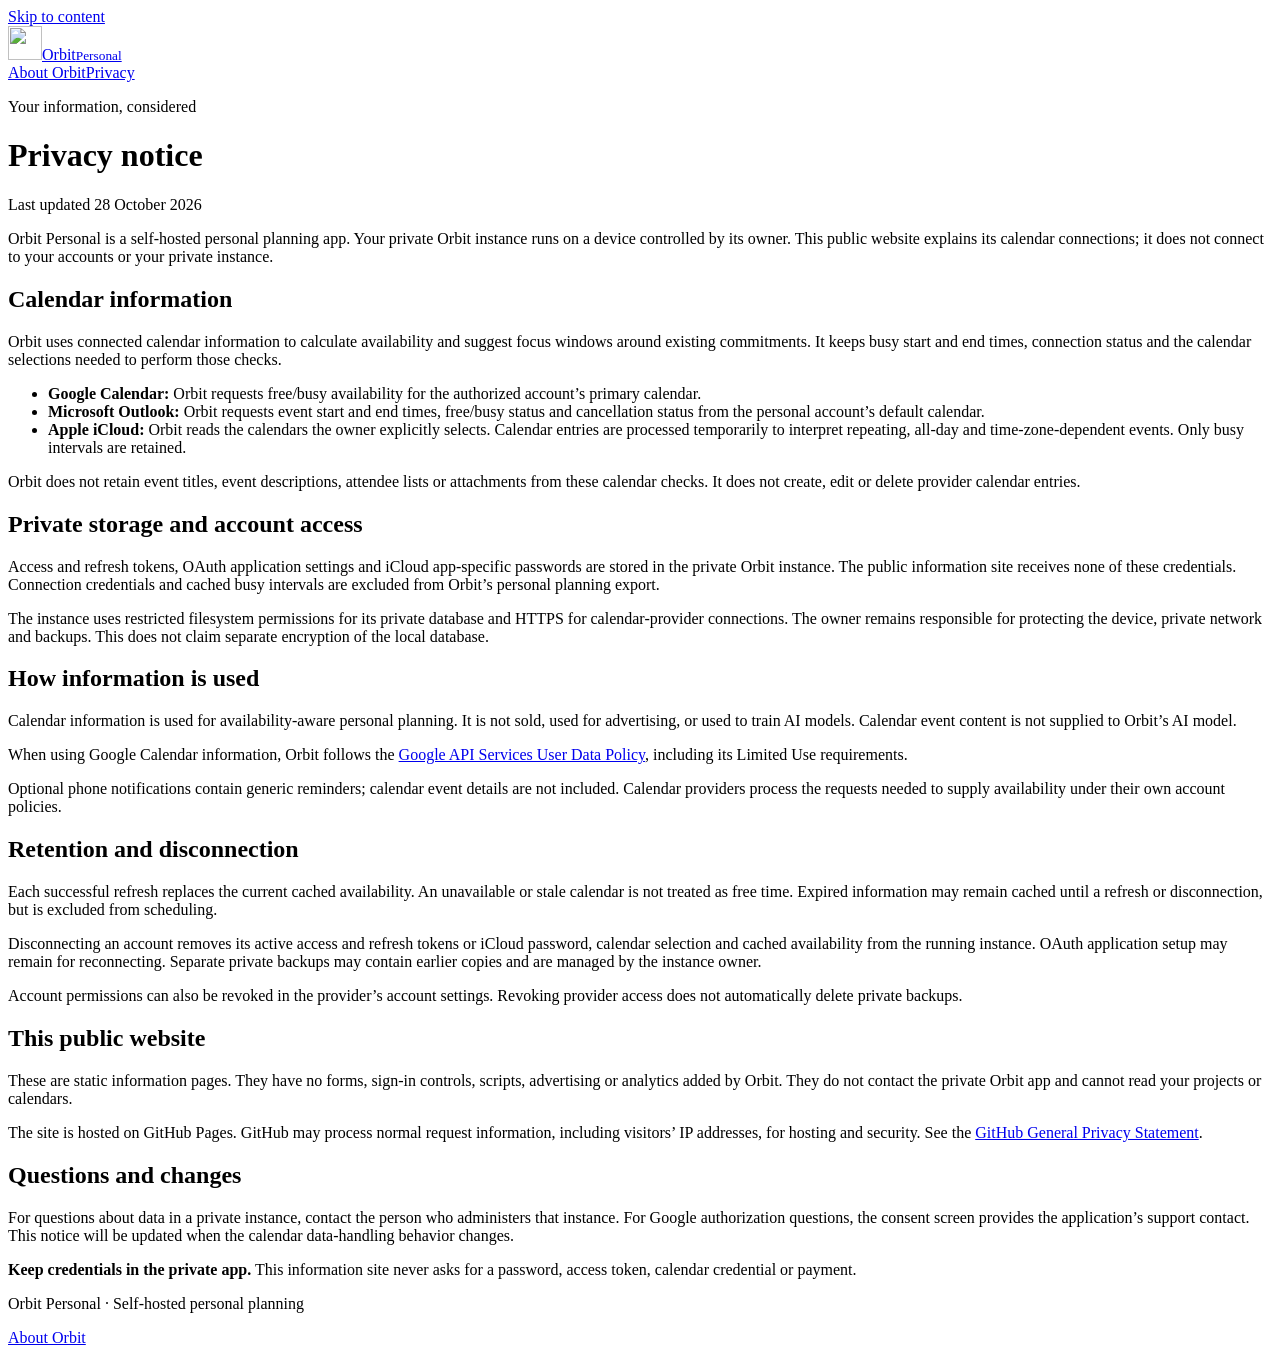
==== privacy.html @ 071f60f8 "Add static Orbit information asset: privacy.html" ====
<!doctype html>
<html lang="en">
  <head>
    <meta charset="utf-8" />
    <meta name="viewport" content="width=device-width,initial-scale=1" />
    <meta
      name="description"
      content="How Orbit Personal handles connected calendar information, private credentials and this public information website."
    />
    <meta name="referrer" content="no-referrer" />
    <meta
      http-equiv="Content-Security-Policy"
      content="default-src 'none'; style-src 'self'; img-src 'self'; script-src 'none'; connect-src 'none'; form-action 'none'; base-uri 'none'; object-src 'none'"
    />
    <title>Privacy notice · Orbit Personal</title>
    <link rel="icon" href="./orbit.svg" type="image/svg+xml" />
    <link rel="stylesheet" href="./styles.css" />
  </head>
  <body>
    <a class="skip" href="#main">Skip to content</a>
    <div class="shell">
      <header>
        <a class="brand" href="./" aria-label="Orbit Personal home"
          ><img src="./orbit.svg" width="34" height="34" alt="" /><span
            >Orbit<small>Personal</small></span
          ></a
        >
        <nav aria-label="Main navigation">
          <a href="./">About Orbit</a
          ><a href="./privacy.html" aria-current="page">Privacy</a>
        </nav>
      </header>
      <main class="privacy" id="main">
        <p class="eyebrow">Your information, considered</p>
        <h1>Privacy notice</h1>
        <p class="updated">Last updated 28 October 2026</p>
        <p class="lead">
          Orbit Personal is a self-hosted personal planning app. Your private
          Orbit instance runs on a device controlled by its owner. This public
          website explains its calendar connections; it does not connect to your
          accounts or your private instance.
        </p>
        <section>
          <h2>Calendar information</h2>
          <p>
            Orbit uses connected calendar information to calculate availability
            and suggest focus windows around existing commitments. It keeps busy
            start and end times, connection status and the calendar selections
            needed to perform those checks.
          </p>
          <ul>
            <li>
              <strong>Google Calendar:</strong> Orbit requests free/busy
              availability for the authorized account’s primary calendar.
            </li>
            <li>
              <strong>Microsoft Outlook:</strong> Orbit requests event start and
              end times, free/busy status and cancellation status from the
              personal account’s default calendar.
            </li>
            <li>
              <strong>Apple iCloud:</strong> Orbit reads the calendars the owner
              explicitly selects. Calendar entries are processed temporarily to
              interpret repeating, all-day and time-zone-dependent events. Only
              busy intervals are retained.
            </li>
          </ul>
          <p>
            Orbit does not retain event titles, event descriptions, attendee
            lists or attachments from these calendar checks. It does not create,
            edit or delete provider calendar entries.
          </p>
        </section>
        <section>
          <h2>Private storage and account access</h2>
          <p>
            Access and refresh tokens, OAuth application settings and iCloud
            app-specific passwords are stored in the private Orbit instance. The
            public information site receives none of these credentials.
            Connection credentials and cached busy intervals are excluded from
            Orbit’s personal planning export.
          </p>
          <p>
            The instance uses restricted filesystem permissions for its private
            database and HTTPS for calendar-provider connections. The owner
            remains responsible for protecting the device, private network and
            backups. This does not claim separate encryption of the local
            database.
          </p>
        </section>
        <section>
          <h2>How information is used</h2>
          <p>
            Calendar information is used for availability-aware personal
            planning. It is not sold, used for advertising, or used to train AI
            models. Calendar event content is not supplied to Orbit’s AI model.
          </p>
          <p>
            When using Google Calendar information, Orbit follows the
            <a
              href="https://developers.google.com/terms/api-services-user-data-policy"
              rel="noreferrer noopener"
              >Google API Services User Data Policy</a
            >, including its Limited Use requirements.
          </p>
          <p>
            Optional phone notifications contain generic reminders; calendar
            event details are not included. Calendar providers process the
            requests needed to supply availability under their own account
            policies.
          </p>
        </section>
        <section>
          <h2>Retention and disconnection</h2>
          <p>
            Each successful refresh replaces the current cached availability. An
            unavailable or stale calendar is not treated as free time. Expired
            information may remain cached until a refresh or disconnection, but
            is excluded from scheduling.
          </p>
          <p>
            Disconnecting an account removes its active access and refresh
            tokens or iCloud password, calendar selection and cached
            availability from the running instance. OAuth application setup may
            remain for reconnecting. Separate private backups may contain
            earlier copies and are managed by the instance owner.
          </p>
          <p>
            Account permissions can also be revoked in the provider’s account
            settings. Revoking provider access does not automatically delete
            private backups.
          </p>
        </section>
        <section>
          <h2>This public website</h2>
          <p>
            These are static information pages. They have no forms, sign-in
            controls, scripts, advertising or analytics added by Orbit. They do
            not contact the private Orbit app and cannot read your projects or
            calendars.
          </p>
          <p>
            The site is hosted on GitHub Pages. GitHub may process normal
            request information, including visitors’ IP addresses, for hosting
            and security. See the
            <a
              href="https://docs.github.com/en/site-policy/privacy-policies/github-general-privacy-statement"
              rel="noreferrer noopener"
              >GitHub General Privacy Statement</a
            >.
          </p>
        </section>
        <section>
          <h2>Questions and changes</h2>
          <p>
            For questions about data in a private instance, contact the person
            who administers that instance. For Google authorization questions,
            the consent screen provides the application’s support contact. This
            notice will be updated when the calendar data-handling behavior
            changes.
          </p>
        </section>
        <aside class="notice">
          <span class="dot" aria-hidden="true"></span>
          <p>
            <strong>Keep credentials in the private app.</strong> This
            information site never asks for a password, access token, calendar
            credential or payment.
          </p>
        </aside>
      </main>
      <footer>
        <p>Orbit Personal <span>·</span> Self-hosted personal planning</p>
        <a href="./">About Orbit</a>
      </footer>
    </div>
  </body>
</html>
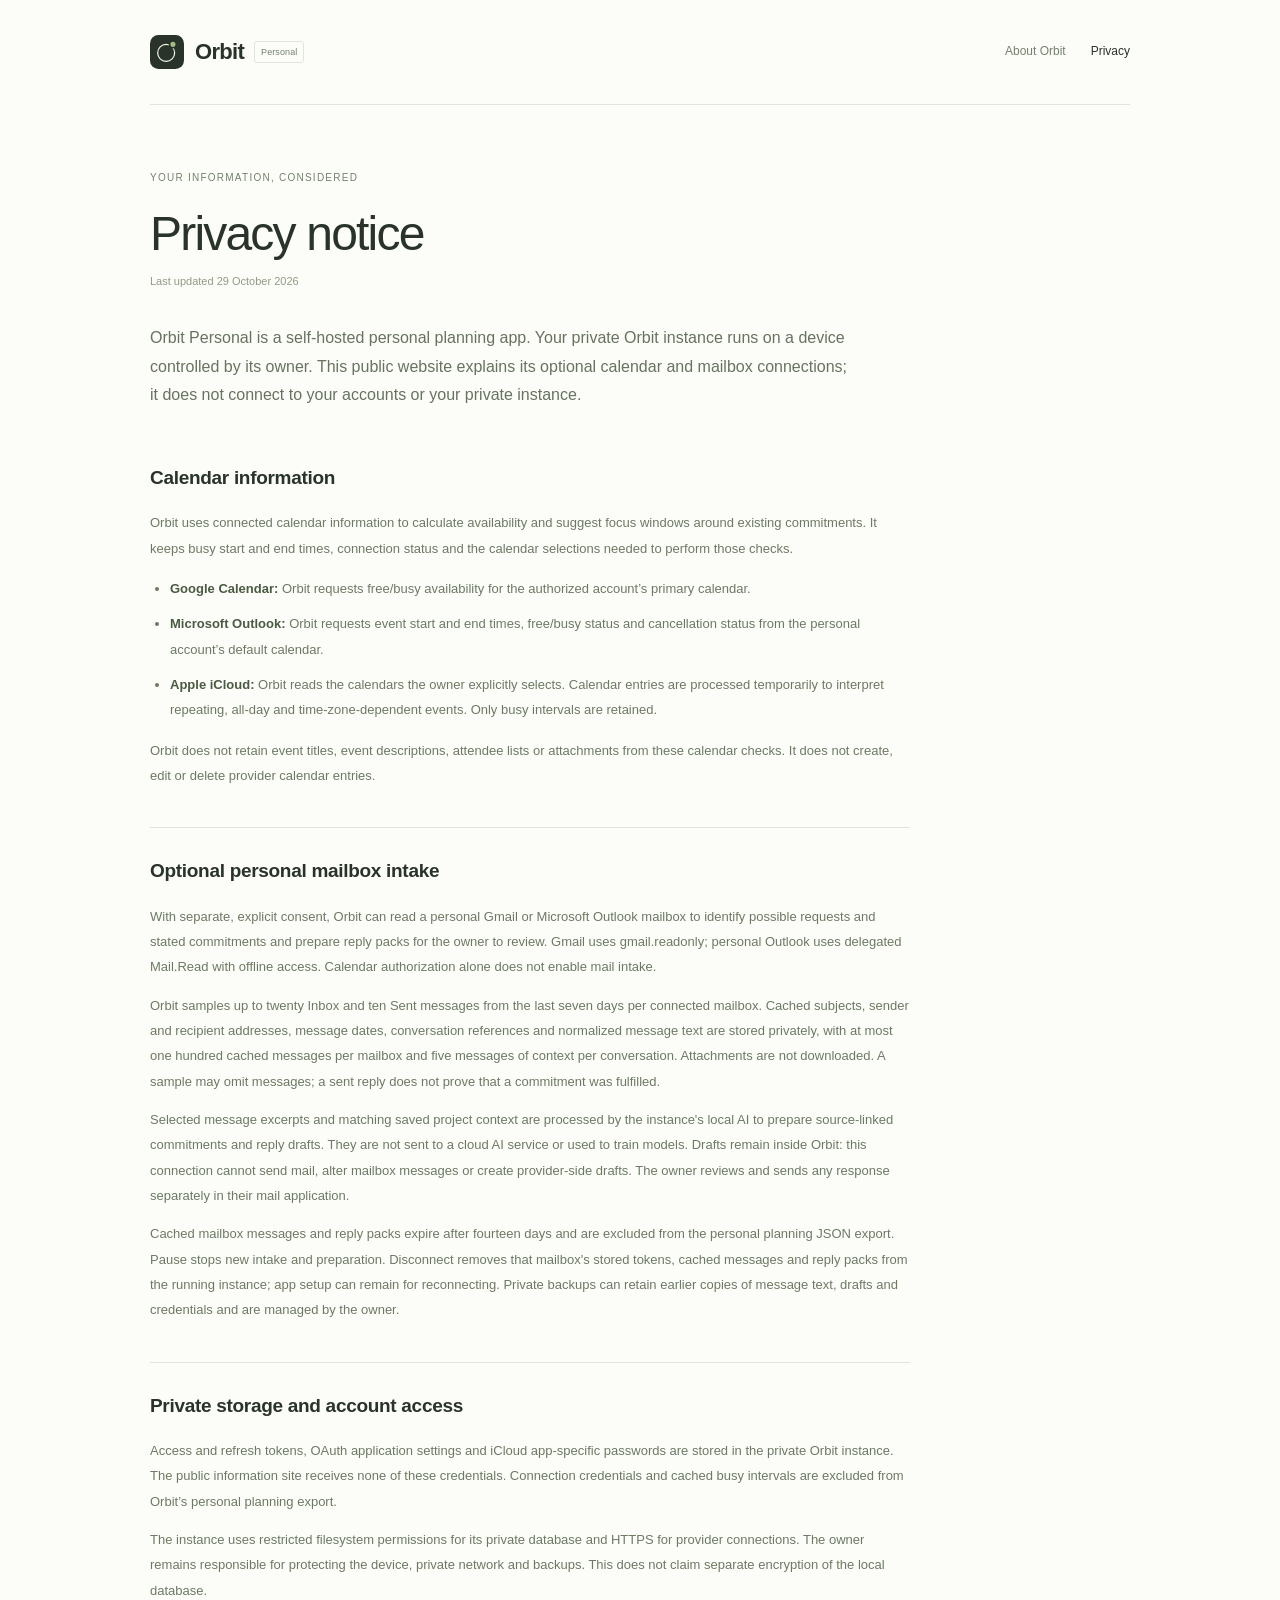
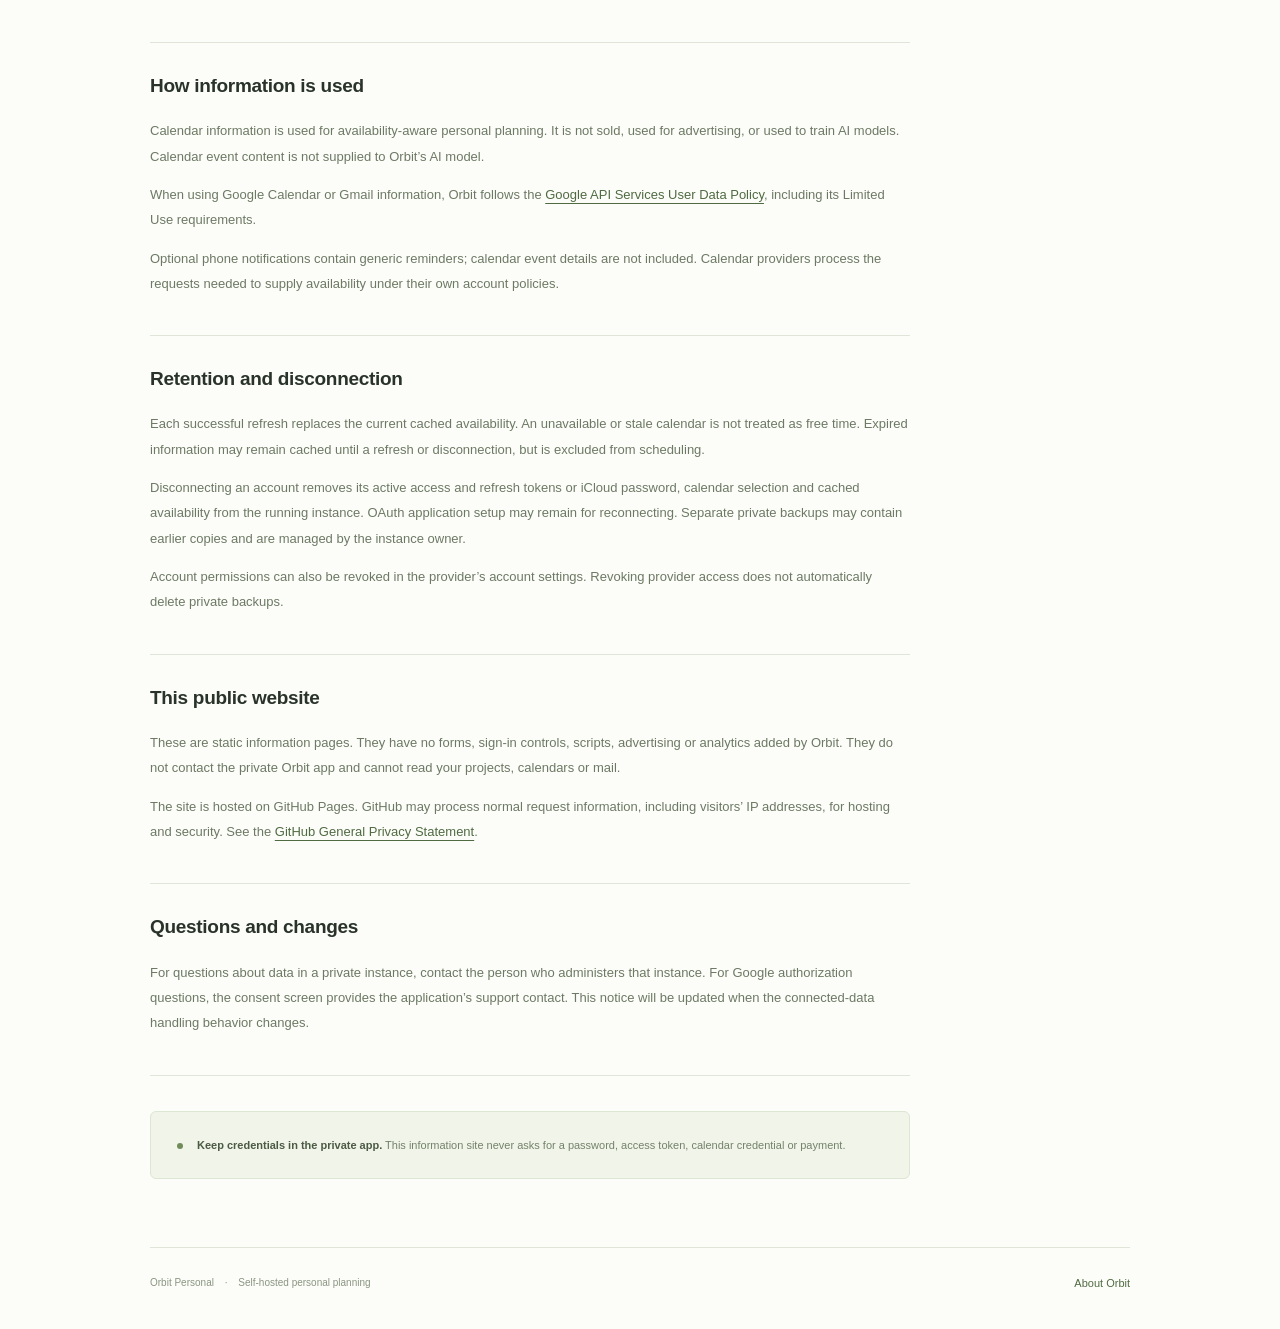
==== commit b6d19390: "Document optional read-only personal mailbox intake and local AI preparation" ====
--- a/privacy.html
+++ b/privacy.html
@@ -5,7 +5,7 @@
     <meta name="viewport" content="width=device-width,initial-scale=1" />
     <meta
       name="description"
-      content="How Orbit Personal handles connected calendar information, private credentials and this public information website."
+      content="How Orbit Personal handles connected calendar and mailbox information, private credentials and this public information website."
     />
     <meta name="referrer" content="no-referrer" />
     <meta
@@ -33,11 +33,11 @@
       <main class="privacy" id="main">
         <p class="eyebrow">Your information, considered</p>
         <h1>Privacy notice</h1>
-        <p class="updated">Last updated 28 October 2026</p>
+        <p class="updated">Last updated 29 October 2026</p>
         <p class="lead">
           Orbit Personal is a self-hosted personal planning app. Your private
           Orbit instance runs on a device controlled by its owner. This public
-          website explains its calendar connections; it does not connect to your
+          website explains its optional calendar and mailbox connections; it does not connect to your
           accounts or your private instance.
         </p>
         <section>
@@ -72,6 +72,41 @@
           </p>
         </section>
         <section>
+          <h2>Optional personal mailbox intake</h2>
+          <p>
+            With separate, explicit consent, Orbit can read a personal Gmail or
+            Microsoft Outlook mailbox to identify possible requests and stated
+            commitments and prepare reply packs for the owner to review. Gmail
+            uses gmail.readonly; personal Outlook uses delegated Mail.Read with
+            offline access. Calendar authorization alone does not enable mail intake.
+          </p>
+          <p>
+            Orbit samples up to twenty Inbox and ten Sent messages from the last
+            seven days per connected mailbox. Cached subjects, sender and recipient
+            addresses, message dates, conversation references and normalized message
+            text are stored privately, with at most one hundred cached messages per
+            mailbox and five messages of context per conversation. Attachments are
+            not downloaded. A sample may omit messages; a sent reply does not prove
+            that a commitment was fulfilled.
+          </p>
+          <p>
+            Selected message excerpts and matching saved project context are processed
+            by the instance's local AI to prepare source-linked commitments and reply
+            drafts. They are not sent to a cloud AI service or used to train models.
+            Drafts remain inside Orbit: this connection cannot send mail, alter mailbox
+            messages or create provider-side drafts. The owner reviews and sends any
+            response separately in their mail application.
+          </p>
+          <p>
+            Cached mailbox messages and reply packs expire after fourteen days and
+            are excluded from the personal planning JSON export. Pause stops new
+            intake and preparation. Disconnect removes that mailbox's stored tokens,
+            cached messages and reply packs from the running instance; app setup can
+            remain for reconnecting. Private backups can retain earlier copies of
+            message text, drafts and credentials and are managed by the owner.
+          </p>
+        </section>
+        <section>
           <h2>Private storage and account access</h2>
           <p>
             Access and refresh tokens, OAuth application settings and iCloud
@@ -82,7 +117,7 @@
           </p>
           <p>
             The instance uses restricted filesystem permissions for its private
-            database and HTTPS for calendar-provider connections. The owner
+            database and HTTPS for provider connections. The owner
             remains responsible for protecting the device, private network and
             backups. This does not claim separate encryption of the local
             database.
@@ -96,7 +131,7 @@
             models. Calendar event content is not supplied to Orbit’s AI model.
           </p>
           <p>
-            When using Google Calendar information, Orbit follows the
+            When using Google Calendar or Gmail information, Orbit follows the
             <a
               href="https://developers.google.com/terms/api-services-user-data-policy"
               rel="noreferrer noopener"
@@ -136,8 +171,8 @@
           <p>
             These are static information pages. They have no forms, sign-in
             controls, scripts, advertising or analytics added by Orbit. They do
-            not contact the private Orbit app and cannot read your projects or
-            calendars.
+            not contact the private Orbit app and cannot read your projects,
+            calendars or mail.
           </p>
           <p>
             The site is hosted on GitHub Pages. GitHub may process normal
@@ -156,7 +191,7 @@
             For questions about data in a private instance, contact the person
             who administers that instance. For Google authorization questions,
             the consent screen provides the application’s support contact. This
-            notice will be updated when the calendar data-handling behavior
+            notice will be updated when the connected-data handling behavior
             changes.
           </p>
         </section>
--- a/styles.css
+++ b/styles.css
@@ -0,0 +1,337 @@
+:root {
+  color-scheme: light;
+  --ink: #293329;
+  --muted: #74806d;
+  --line: #dfe6d9;
+  --green: #506a42;
+  --paper: #fcfdf9;
+}
+* {
+  box-sizing: border-box;
+}
+body {
+  margin: 0;
+  background: var(--paper);
+  color: var(--ink);
+  font:
+    15px/1.8 -apple-system,
+    BlinkMacSystemFont,
+    "Segoe UI",
+    sans-serif;
+}
+a {
+  color: var(--green);
+  text-underline-offset: 4px;
+}
+a:hover {
+  text-decoration-thickness: 2px;
+}
+a:focus-visible {
+  outline: 2px solid #71935e;
+  outline-offset: 5px;
+  border-radius: 2px;
+}
+.shell {
+  max-width: 1060px;
+  margin: auto;
+  padding: 0 40px;
+}
+.skip {
+  position: absolute;
+  top: -80px;
+  left: 20px;
+  background: #fff;
+  padding: 10px 16px;
+  z-index: 2;
+}
+.skip:focus {
+  top: 12px;
+}
+header {
+  display: flex;
+  align-items: center;
+  justify-content: space-between;
+  gap: 24px;
+  padding: 32px 0;
+  border-bottom: 1px solid var(--line);
+}
+.brand {
+  display: flex;
+  align-items: center;
+  gap: 11px;
+  text-decoration: none;
+  color: var(--ink);
+  font-weight: 650;
+  font-size: 22px;
+  letter-spacing: -0.7px;
+}
+.brand span {
+  display: flex;
+  align-items: center;
+  gap: 10px;
+}
+.brand small {
+  border: 1px solid var(--line);
+  border-radius: 3px;
+  padding: 2px 6px;
+  font-size: 9px;
+  color: var(--muted);
+  font-weight: 400;
+  letter-spacing: 0.1px;
+}
+nav {
+  display: flex;
+  gap: 25px;
+}
+nav a {
+  font-size: 12px;
+  text-decoration: none;
+  color: var(--muted);
+}
+nav a[aria-current] {
+  color: var(--ink);
+}
+.introduction {
+  padding: 88px 0 68px;
+  max-width: 760px;
+}
+.eyebrow {
+  font-size: 10px;
+  letter-spacing: 1.25px;
+  text-transform: uppercase;
+  color: var(--muted);
+  margin: 0 0 21px;
+}
+h1 {
+  font-size: clamp(40px, 6.4vw, 68px);
+  line-height: 1.09;
+  letter-spacing: -2.8px;
+  font-weight: 520;
+  margin: 0 0 27px;
+}
+.lead {
+  font-size: 18px;
+  line-height: 1.8;
+  color: #67725f;
+  max-width: 700px;
+  margin: 0 0 25px;
+}
+.text-link {
+  font-size: 12px;
+  text-decoration: none;
+}
+.text-link span {
+  margin-left: 11px;
+}
+.flow {
+  display: grid;
+  grid-template-columns: repeat(3, minmax(0, 1fr));
+  border-top: 1px solid var(--line);
+  border-bottom: 1px solid var(--line);
+  padding: 30px 0;
+  gap: 40px;
+}
+.step {
+  font-size: 11px;
+  color: #9ba58f;
+  font-variant-numeric: tabular-nums;
+}
+.flow h2 {
+  font-size: 16px;
+  letter-spacing: -0.2px;
+  font-weight: 550;
+  margin: 16px 0 7px;
+}
+.flow p {
+  font-size: 12px;
+  color: var(--muted);
+  margin: 0;
+  line-height: 1.9;
+}
+.details {
+  padding: 66px 0;
+  display: grid;
+  grid-template-columns: 1fr 1.3fr;
+  gap: 80px;
+}
+.details h2 {
+  font-size: 30px;
+  line-height: 1.3;
+  letter-spacing: -1px;
+  font-weight: 500;
+  margin: 0;
+}
+.principles article {
+  margin: 0 0 28px;
+}
+.principles article:last-child {
+  margin-bottom: 0;
+}
+h3 {
+  font-size: 13px;
+  font-weight: 600;
+  margin: 0 0 7px;
+}
+.principles p {
+  font-size: 13px;
+  line-height: 1.9;
+  color: var(--muted);
+  margin: 0;
+}
+.notice {
+  display: flex;
+  align-items: flex-start;
+  gap: 14px;
+  padding: 23px 26px;
+  background: #f0f4e9;
+  border: 1px solid #dce6d2;
+  border-radius: 6px;
+  font-size: 11px;
+  color: #74826a;
+}
+.notice p {
+  margin: 0;
+  line-height: 1.9;
+}
+.notice strong {
+  font-weight: 550;
+  color: #506044;
+}
+.dot {
+  display: block;
+  flex-shrink: 0;
+  width: 6px;
+  height: 6px;
+  background: #718c59;
+  border-radius: 50%;
+  margin-top: 8px;
+}
+footer {
+  margin-top: 68px;
+  border-top: 1px solid var(--line);
+  padding: 26px 0 35px;
+  display: flex;
+  justify-content: space-between;
+  gap: 20px;
+  font-size: 10px;
+  color: #8a9580;
+}
+footer p {
+  margin: 0;
+}
+footer span {
+  padding: 0 8px;
+}
+footer a {
+  font-size: 11px;
+  text-decoration: none;
+}
+.privacy {
+  max-width: 760px;
+  padding: 64px 0 0;
+}
+.privacy h1 {
+  font-size: 48px;
+  letter-spacing: -1.8px;
+  margin-bottom: 12px;
+}
+.updated {
+  font-size: 11px;
+  color: #909a85;
+  margin: 0 0 32px;
+}
+.privacy .lead {
+  font-size: 16px;
+}
+.privacy section {
+  padding: 26px 0;
+  border-bottom: 1px solid var(--line);
+}
+.privacy section h2 {
+  font-size: 19px;
+  font-weight: 550;
+  letter-spacing: -0.3px;
+  margin: 0 0 15px;
+}
+.privacy section p,
+.privacy li {
+  font-size: 13px;
+  line-height: 1.95;
+  color: #6d7964;
+}
+.privacy li {
+  margin: 10px 0;
+}
+.privacy ul {
+  padding-left: 20px;
+}
+.privacy strong {
+  font-weight: 550;
+  color: #4b5a43;
+}
+.privacy .notice {
+  margin-top: 35px;
+}
+@media (max-width: 650px) {
+  .shell {
+    padding: 0 23px;
+  }
+  header {
+    padding: 23px 0;
+    gap: 16px;
+  }
+  .brand {
+    font-size: 20px;
+  }
+  .brand small {
+    display: none;
+  }
+  nav {
+    gap: 18px;
+  }
+  nav a {
+    font-size: 11px;
+  }
+  .introduction {
+    padding: 62px 0 45px;
+  }
+  h1 {
+    letter-spacing: -1.8px;
+  }
+  .lead {
+    font-size: 16px;
+  }
+  .flow {
+    grid-template-columns: 1fr;
+    gap: 25px;
+    padding: 26px 0;
+  }
+  .flow h2 {
+    margin-top: 7px;
+  }
+  .details {
+    grid-template-columns: 1fr;
+    gap: 30px;
+    padding: 45px 0;
+  }
+  .details h2 {
+    font-size: 27px;
+  }
+  .notice {
+    padding: 20px;
+  }
+  .privacy {
+    padding-top: 45px;
+  }
+  .privacy h1 {
+    font-size: 38px;
+  }
+  .privacy section {
+    padding: 23px 0;
+  }
+  footer {
+    margin-top: 45px;
+    flex-direction: column;
+    gap: 8px;
+  }
+}
